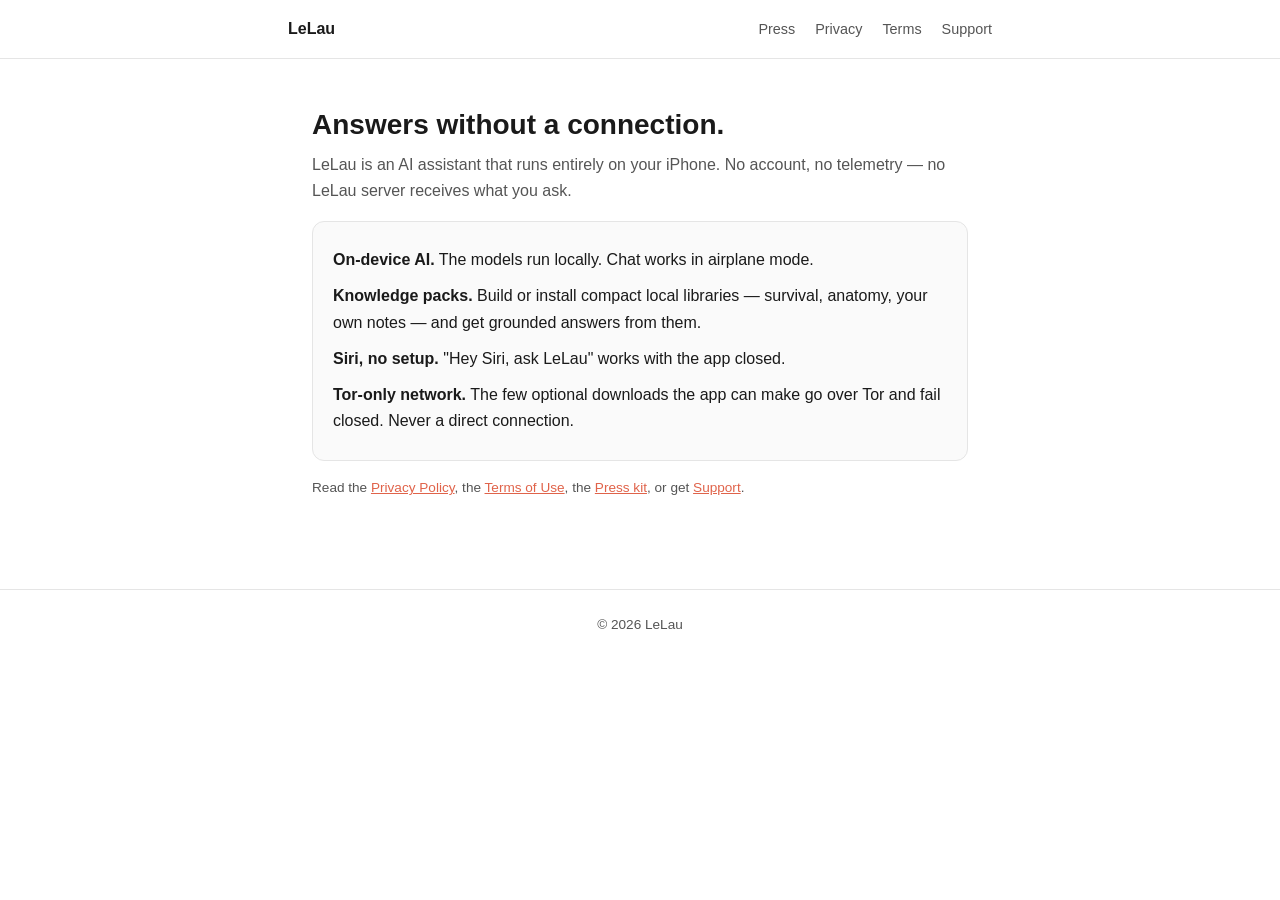
==== index.html @ a8fc63ab "LeLau public pages: privacy, terms, support" ====
<!doctype html>
<html lang="en">
<head>
<meta charset="utf-8">
<meta name="viewport" content="width=device-width, initial-scale=1">
<title>LeLau — private on-device AI for iPhone</title>
<meta name="description" content="LeLau answers on your iPhone with no connection, no account, and no telemetry. Knowledge packs, Siri, and Tor-only downloads.">
<link rel="stylesheet" href="style.css">
</head>
<body>
<header class="site">
  <nav>
    <a class="brand" href="index.html">LeLau</a>
    <a href="press.html">Press</a>
    <a href="privacy.html">Privacy</a>
    <a href="terms.html">Terms</a>
    <a href="support.html">Support</a>
  </nav>
</header>
<main>
  <h1>Answers without a connection.</h1>
  <p class="muted">LeLau is an AI assistant that runs entirely on your iPhone. No account, no telemetry — no LeLau server receives what you ask.</p>

  <div class="card">
    <p><strong>On-device AI.</strong> The models run locally. Chat works in airplane mode.</p>
    <p><strong>Knowledge packs.</strong> Build or install compact local libraries — survival, anatomy, your own notes — and get grounded answers from them.</p>
    <p><strong>Siri, no setup.</strong> "Hey Siri, ask LeLau" works with the app closed.</p>
    <p><strong>Tor-only network.</strong> The few optional downloads the app can make go over Tor and fail closed. Never a direct connection.</p>
  </div>

  <!-- Email capture. The action is substituted by scripts/publish-site.sh;
       when no newsletter endpoint is configured the whole section is
       removed at publish time, so the page never shows a dead form. -->

  <p class="small muted">Read the <a href="privacy.html">Privacy Policy</a>, the <a href="terms.html">Terms of Use</a>, the <a href="press.html">Press kit</a>, or get <a href="support.html">Support</a>.</p>
</main>
<footer>&copy; 2026 LeLau</footer>
</body>
</html>
---- style.css ----
:root {
  --bg: #ffffff;
  --fg: #1a1a1a;
  --muted: #555555;
  --accent: #e0634a;
  --border: #e5e5e5;
  --card: #fafafa;
}
@media (prefers-color-scheme: dark) {
  :root {
    --bg: #0d0d0d;
    --fg: #f0f0f0;
    --muted: #a0a0a0;
    --accent: #ff7a5c;
    --border: #262626;
    --card: #161616;
  }
}
* { box-sizing: border-box; }
body {
  margin: 0;
  background: var(--bg);
  color: var(--fg);
  font: 16px/1.65 -apple-system, BlinkMacSystemFont, "Segoe UI", Roboto, sans-serif;
  -webkit-font-smoothing: antialiased;
}
main {
  max-width: 44rem;
  margin: 0 auto;
  padding: 3rem 1.5rem 5rem;
}
header.site {
  border-bottom: 1px solid var(--border);
  padding: 1rem 1.5rem;
}
header.site nav {
  max-width: 44rem;
  margin: 0 auto;
  display: flex;
  gap: 1.25rem;
  align-items: baseline;
}
header.site a { color: var(--muted); text-decoration: none; font-size: 0.9rem; }
header.site a:hover { color: var(--fg); }
header.site a.brand { color: var(--fg); font-weight: 600; font-size: 1rem; margin-right: auto; }
h1 { font-size: 1.75rem; line-height: 1.25; margin: 0 0 0.5rem; }
h2 { font-size: 1.1rem; margin: 2.25rem 0 0.5rem; }
p { margin: 0.6rem 0; }
.muted { color: var(--muted); }
.small { font-size: 0.85rem; }
ul { padding-left: 1.25rem; margin: 0.6rem 0; }
li { margin: 0.4rem 0; }
li::marker { color: var(--accent); }
a { color: var(--accent); }
.card {
  background: var(--card);
  border: 1px solid var(--border);
  border-radius: 12px;
  padding: 1rem 1.25rem;
  margin: 1rem 0;
}
footer {
  border-top: 1px solid var(--border);
  padding: 1.5rem;
  text-align: center;
  color: var(--muted);
  font-size: 0.85rem;
}

/* --- press kit --- */
.assets { display: flex; flex-wrap: wrap; gap: 1rem; margin: 1rem 0; }
.asset {
  display: flex; flex-direction: column; align-items: center; gap: 0.5rem;
  width: 8.5rem; padding: 1rem 0.5rem; text-decoration: none; color: var(--muted);
  background: var(--card); border: 1px solid var(--border); border-radius: 12px; font-size: 0.85rem;
}
.asset img { width: 96px; height: 96px; }
.shots { display: grid; grid-template-columns: repeat(auto-fill, minmax(9.5rem, 1fr)); gap: 0.75rem; margin: 1rem 0; }
.shots img { width: 100%; height: auto; border-radius: 10px; border: 1px solid var(--border); display: block; }

/* --- email capture --- */
.subscribe { margin: 2.25rem 0 1rem; padding: 1rem 1.25rem; background: var(--card); border: 1px solid var(--border); border-radius: 12px; }
.subscribe h2 { margin-top: 0; }
.subscribe form { display: flex; flex-wrap: wrap; gap: 0.5rem; margin-top: 0.75rem; }
.subscribe input {
  flex: 1 1 14rem; min-width: 0; padding: 0.6rem 0.8rem; font: inherit;
  color: var(--fg); background: var(--bg); border: 1px solid var(--border); border-radius: 8px;
}
.subscribe button {
  padding: 0.6rem 1.1rem; font: inherit; font-weight: 600; color: #fff;
  background: var(--accent); border: 0; border-radius: 8px; cursor: pointer;
}
.subscribe input:focus-visible, .subscribe button:focus-visible { outline: 2px solid var(--accent); outline-offset: 2px; }
.visually-hidden { position: absolute; width: 1px; height: 1px; overflow: hidden; clip: rect(0 0 0 0); white-space: nowrap; }
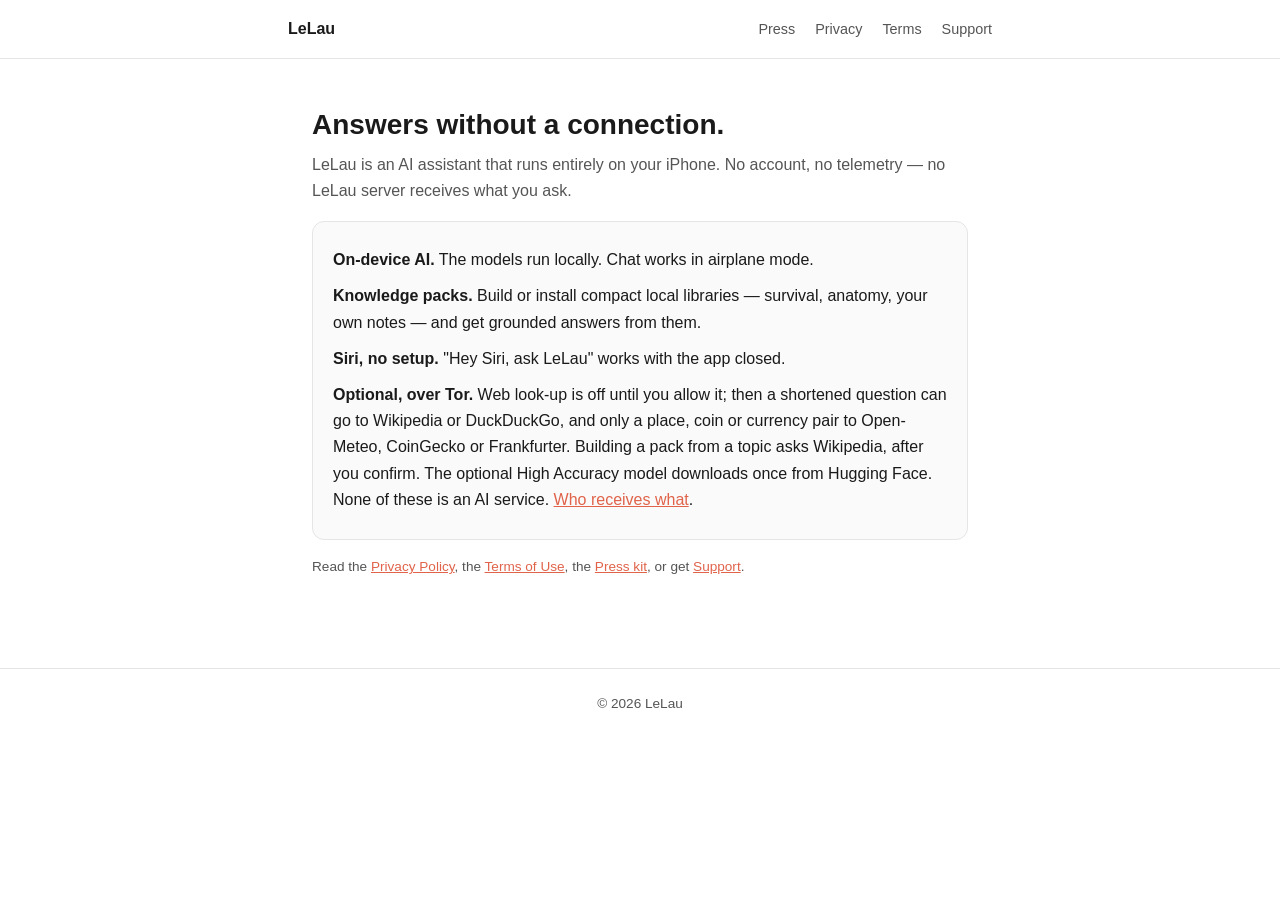
==== commit df7dde75: "LeLau public pages: privacy, terms, support" ====
--- a/index.html
+++ b/index.html
@@ -25,7 +25,7 @@
     <p><strong>On-device AI.</strong> The models run locally. Chat works in airplane mode.</p>
     <p><strong>Knowledge packs.</strong> Build or install compact local libraries — survival, anatomy, your own notes — and get grounded answers from them.</p>
     <p><strong>Siri, no setup.</strong> "Hey Siri, ask LeLau" works with the app closed.</p>
-    <p><strong>Tor-only network.</strong> The few optional downloads the app can make go over Tor and fail closed. Never a direct connection.</p>
+    <p><strong>Optional, over Tor.</strong> Web look-up is off until you allow it; then a shortened question can go to Wikipedia or DuckDuckGo, and only a place, coin or currency pair to Open-Meteo, CoinGecko or Frankfurter. Building a pack from a topic asks Wikipedia, after you confirm. The optional High Accuracy model downloads once from Hugging Face. None of these is an AI service. <a href="privacy.html">Who receives what</a>.</p>
   </div>
 
   <!-- Email capture. The action is substituted by scripts/publish-site.sh;
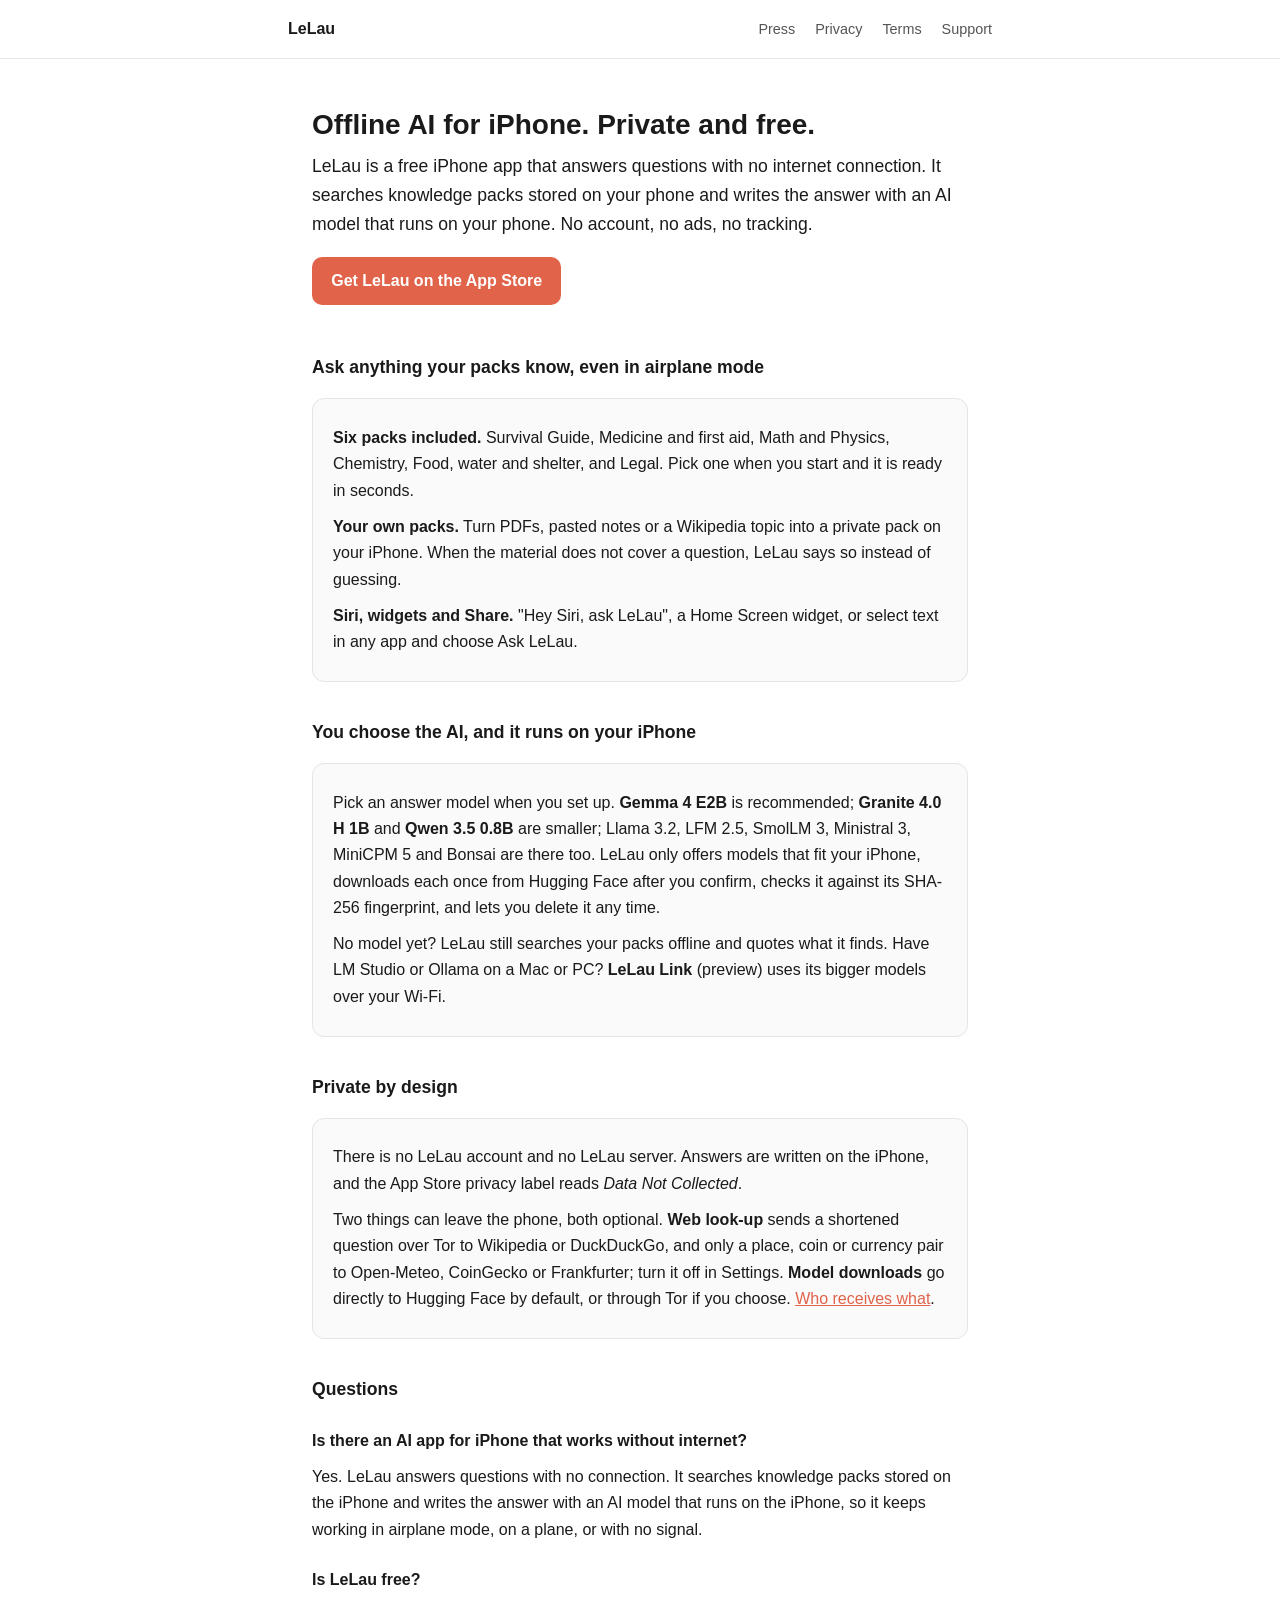
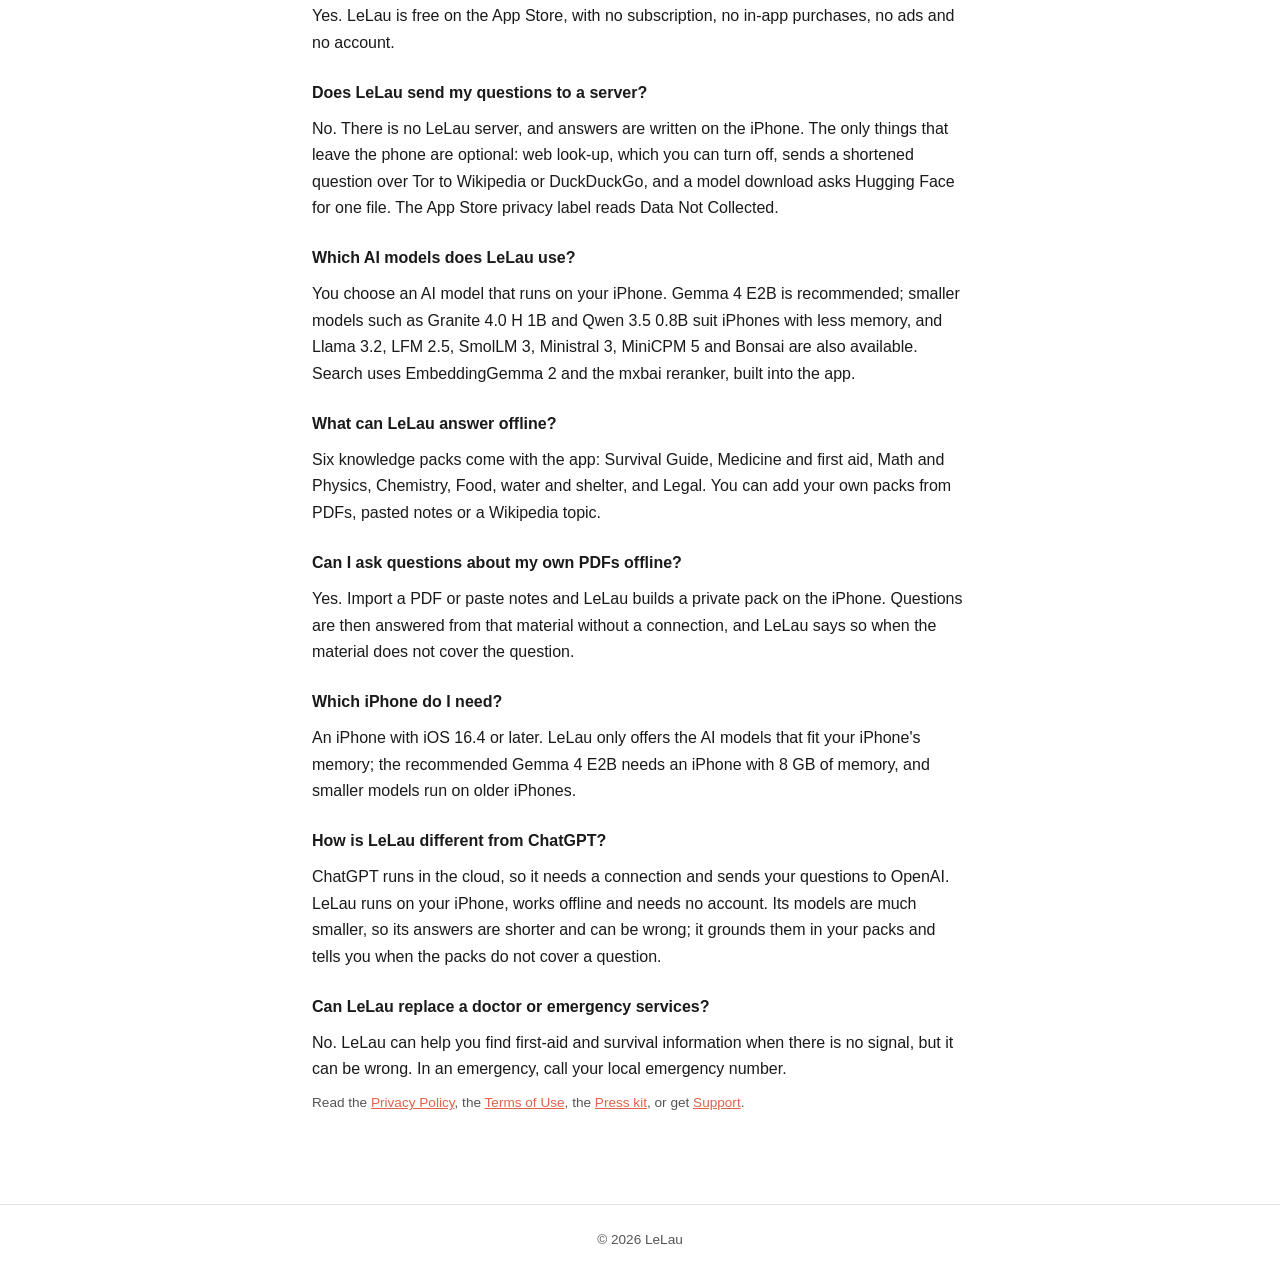
==== commit e2c41fe9: "LeLau public pages: privacy, terms, support" ====
--- a/index.html
+++ b/index.html
@@ -3,9 +3,70 @@
 <head>
 <meta charset="utf-8">
 <meta name="viewport" content="width=device-width, initial-scale=1">
-<title>LeLau — private on-device AI for iPhone</title>
-<meta name="description" content="LeLau answers on your iPhone with no connection, no account, and no telemetry. Knowledge packs, Siri, and Tor-only downloads.">
+<title>LeLau: offline AI for iPhone, private and free</title>
+<meta name="description" content="LeLau is a free iPhone app that answers questions with no internet connection. It searches knowledge packs on your phone and writes answers with an AI model that runs on the phone. No account, no ads, no tracking.">
+<link rel="canonical" href="https://lelau.org/">
+<meta name="apple-itunes-app" content="app-id=6782919899">
+<meta property="og:type" content="website">
+<meta property="og:title" content="LeLau: offline AI for iPhone">
+<meta property="og:description" content="Ask your packs anything, even in airplane mode. A private AI that runs on your iPhone. Free, no account.">
+<meta property="og:url" content="https://lelau.org/">
+<meta property="og:image" content="https://lelau.org/press/lelau-icon-1024.png">
+<meta name="twitter:card" content="summary">
 <link rel="stylesheet" href="style.css">
+<script type="application/ld+json">
+{
+  "@context": "https://schema.org",
+  "@type": "MobileApplication",
+  "name": "LeLau: Private Offline AI",
+  "alternateName": "LeLau",
+  "description": "A free iPhone app that answers questions with no internet connection, from knowledge packs stored on the phone, using an AI model that runs on the phone. No account, no ads, no analytics.",
+  "operatingSystem": "iOS 16.4 or later",
+  "applicationCategory": "UtilitiesApplication",
+  "url": "https://lelau.org/",
+  "downloadUrl": "https://apps.apple.com/app/id6782919899",
+  "installUrl": "https://apps.apple.com/app/id6782919899",
+  "sameAs": ["https://apps.apple.com/app/id6782919899"],
+  "image": "https://lelau.org/press/lelau-icon-1024.png",
+  "offers": { "@type": "Offer", "price": "0", "priceCurrency": "USD" },
+  "author": { "@type": "Person", "name": "Leonardo Calancea" },
+  "featureList": [
+    "Works offline, including airplane mode",
+    "Six knowledge packs included: survival, first aid and medicine, math and physics, chemistry, food and water, legal",
+    "Build private packs from PDFs, notes or a Wikipedia topic",
+    "Choose an on-device AI model such as Gemma 4, Granite 4.0, Qwen 3.5 or Llama 3.2",
+    "No account, no ads, no analytics",
+    "Optional web look-up over Tor",
+    "Siri, widgets and the Share sheet"
+  ]
+}
+</script>
+<script type="application/ld+json">
+{
+  "@context": "https://schema.org",
+  "@type": "FAQPage",
+  "mainEntity": [
+    { "@type": "Question", "name": "Is there an AI app for iPhone that works without internet?",
+      "acceptedAnswer": { "@type": "Answer", "text": "Yes. LeLau answers questions with no connection. It searches knowledge packs stored on the iPhone and writes the answer with an AI model that runs on the iPhone, so it keeps working in airplane mode, on a plane, or with no signal." } },
+    { "@type": "Question", "name": "Is LeLau free?",
+      "acceptedAnswer": { "@type": "Answer", "text": "Yes. LeLau is free on the App Store, with no subscription, no in-app purchases, no ads and no account." } },
+    { "@type": "Question", "name": "Does LeLau send my questions to a server?",
+      "acceptedAnswer": { "@type": "Answer", "text": "No. There is no LeLau server, and answers are written on the iPhone. The only things that leave the phone are optional: web look-up, which you can turn off, sends a shortened question over Tor to Wikipedia or DuckDuckGo, and a model download asks Hugging Face for one file. The App Store privacy label reads Data Not Collected." } },
+    { "@type": "Question", "name": "Which AI models does LeLau use?",
+      "acceptedAnswer": { "@type": "Answer", "text": "You choose an AI model that runs on your iPhone. Gemma 4 E2B is recommended; smaller models such as Granite 4.0 H 1B and Qwen 3.5 0.8B suit iPhones with less memory, and Llama 3.2, LFM 2.5, SmolLM 3, Ministral 3, MiniCPM 5 and Bonsai are also available. Search uses EmbeddingGemma 2 and the mxbai reranker, built into the app." } },
+    { "@type": "Question", "name": "What can LeLau answer offline?",
+      "acceptedAnswer": { "@type": "Answer", "text": "Six knowledge packs come with the app: Survival Guide, Medicine and first aid, Math and Physics, Chemistry, Food, water and shelter, and Legal. You can add your own packs from PDFs, pasted notes or a Wikipedia topic." } },
+    { "@type": "Question", "name": "Can I ask questions about my own PDFs offline?",
+      "acceptedAnswer": { "@type": "Answer", "text": "Yes. Import a PDF or paste notes and LeLau builds a private pack on the iPhone. Questions are then answered from that material without a connection, and LeLau says so when the material does not cover the question." } },
+    { "@type": "Question", "name": "Which iPhone do I need?",
+      "acceptedAnswer": { "@type": "Answer", "text": "An iPhone with iOS 16.4 or later. LeLau only offers the AI models that fit your iPhone's memory; the recommended Gemma 4 E2B needs an iPhone with 8 GB of memory, and smaller models run on older iPhones." } },
+    { "@type": "Question", "name": "How is LeLau different from ChatGPT?",
+      "acceptedAnswer": { "@type": "Answer", "text": "ChatGPT runs in the cloud, so it needs a connection and sends your questions to OpenAI. LeLau runs on your iPhone, works offline and needs no account. Its models are much smaller, so its answers are shorter and can be wrong; it grounds them in your packs and tells you when the packs do not cover a question." } },
+    { "@type": "Question", "name": "Can LeLau replace a doctor or emergency services?",
+      "acceptedAnswer": { "@type": "Answer", "text": "No. LeLau can help you find first-aid and survival information when there is no signal, but it can be wrong. In an emergency, call your local emergency number." } }
+  ]
+}
+</script>
 </head>
 <body>
 <header class="site">
@@ -18,14 +79,49 @@
   </nav>
 </header>
 <main>
-  <h1>Answers without a connection.</h1>
-  <p class="muted">LeLau is an AI assistant that runs entirely on your iPhone. No account, no telemetry — no LeLau server receives what you ask.</p>
+  <h1>Offline AI for iPhone. Private and free.</h1>
+  <p class="lead">LeLau is a free iPhone app that answers questions with no internet connection. It searches knowledge packs stored on your phone and writes the answer with an AI model that runs on your phone. No account, no ads, no tracking.</p>
+  <p><a class="button" href="https://apps.apple.com/app/id6782919899">Get LeLau on the App Store</a></p>
 
+  <h2>Ask anything your packs know, even in airplane mode</h2>
   <div class="card">
-    <p><strong>On-device AI.</strong> The models run locally. Chat works in airplane mode.</p>
-    <p><strong>Knowledge packs.</strong> Build or install compact local libraries — survival, anatomy, your own notes — and get grounded answers from them.</p>
-    <p><strong>Siri, no setup.</strong> "Hey Siri, ask LeLau" works with the app closed.</p>
-    <p><strong>Optional, over Tor.</strong> Web look-up is off until you allow it; then a shortened question can go to Wikipedia or DuckDuckGo, and only a place, coin or currency pair to Open-Meteo, CoinGecko or Frankfurter. Building a pack from a topic asks Wikipedia, after you confirm. The optional High Accuracy model downloads once from Hugging Face. None of these is an AI service. <a href="privacy.html">Who receives what</a>.</p>
+    <p><strong>Six packs included.</strong> Survival Guide, Medicine and first aid, Math and Physics, Chemistry, Food, water and shelter, and Legal. Pick one when you start and it is ready in seconds.</p>
+    <p><strong>Your own packs.</strong> Turn PDFs, pasted notes or a Wikipedia topic into a private pack on your iPhone. When the material does not cover a question, LeLau says so instead of guessing.</p>
+    <p><strong>Siri, widgets and Share.</strong> "Hey Siri, ask LeLau", a Home Screen widget, or select text in any app and choose Ask LeLau.</p>
+  </div>
+
+  <h2>You choose the AI, and it runs on your iPhone</h2>
+  <div class="card">
+    <p>Pick an answer model when you set up. <strong>Gemma 4 E2B</strong> is recommended; <strong>Granite 4.0 H 1B</strong> and <strong>Qwen 3.5 0.8B</strong> are smaller; Llama 3.2, LFM 2.5, SmolLM 3, Ministral 3, MiniCPM 5 and Bonsai are there too. LeLau only offers models that fit your iPhone, downloads each once from Hugging Face after you confirm, checks it against its SHA-256 fingerprint, and lets you delete it any time.</p>
+    <p>No model yet? LeLau still searches your packs offline and quotes what it finds. Have LM Studio or Ollama on a Mac or PC? <strong>LeLau Link</strong> (preview) uses its bigger models over your Wi-Fi.</p>
+  </div>
+
+  <h2>Private by design</h2>
+  <div class="card">
+    <p>There is no LeLau account and no LeLau server. Answers are written on the iPhone, and the App Store privacy label reads <em>Data Not Collected</em>.</p>
+    <p>Two things can leave the phone, both optional. <strong>Web look-up</strong> sends a shortened question over Tor to Wikipedia or DuckDuckGo, and only a place, coin or currency pair to Open-Meteo, CoinGecko or Frankfurter; turn it off in Settings. <strong>Model downloads</strong> go directly to Hugging Face by default, or through Tor if you choose. <a href="privacy.html">Who receives what</a>.</p>
+  </div>
+
+  <h2>Questions</h2>
+  <div class="faq">
+    <h3>Is there an AI app for iPhone that works without internet?</h3>
+    <p>Yes. LeLau answers questions with no connection. It searches knowledge packs stored on the iPhone and writes the answer with an AI model that runs on the iPhone, so it keeps working in airplane mode, on a plane, or with no signal.</p>
+    <h3>Is LeLau free?</h3>
+    <p>Yes. LeLau is free on the App Store, with no subscription, no in-app purchases, no ads and no account.</p>
+    <h3>Does LeLau send my questions to a server?</h3>
+    <p>No. There is no LeLau server, and answers are written on the iPhone. The only things that leave the phone are optional: web look-up, which you can turn off, sends a shortened question over Tor to Wikipedia or DuckDuckGo, and a model download asks Hugging Face for one file. The App Store privacy label reads Data Not Collected.</p>
+    <h3>Which AI models does LeLau use?</h3>
+    <p>You choose an AI model that runs on your iPhone. Gemma 4 E2B is recommended; smaller models such as Granite 4.0 H 1B and Qwen 3.5 0.8B suit iPhones with less memory, and Llama 3.2, LFM 2.5, SmolLM 3, Ministral 3, MiniCPM 5 and Bonsai are also available. Search uses EmbeddingGemma 2 and the mxbai reranker, built into the app.</p>
+    <h3>What can LeLau answer offline?</h3>
+    <p>Six knowledge packs come with the app: Survival Guide, Medicine and first aid, Math and Physics, Chemistry, Food, water and shelter, and Legal. You can add your own packs from PDFs, pasted notes or a Wikipedia topic.</p>
+    <h3>Can I ask questions about my own PDFs offline?</h3>
+    <p>Yes. Import a PDF or paste notes and LeLau builds a private pack on the iPhone. Questions are then answered from that material without a connection, and LeLau says so when the material does not cover the question.</p>
+    <h3>Which iPhone do I need?</h3>
+    <p>An iPhone with iOS 16.4 or later. LeLau only offers the AI models that fit your iPhone's memory; the recommended Gemma 4 E2B needs an iPhone with 8 GB of memory, and smaller models run on older iPhones.</p>
+    <h3>How is LeLau different from ChatGPT?</h3>
+    <p>ChatGPT runs in the cloud, so it needs a connection and sends your questions to OpenAI. LeLau runs on your iPhone, works offline and needs no account. Its models are much smaller, so its answers are shorter and can be wrong; it grounds them in your packs and tells you when the packs do not cover a question.</p>
+    <h3>Can LeLau replace a doctor or emergency services?</h3>
+    <p>No. LeLau can help you find first-aid and survival information when there is no signal, but it can be wrong. In an emergency, call your local emergency number.</p>
   </div>
 
   <!-- Email capture. The action is substituted by scripts/publish-site.sh;
--- a/style.css
+++ b/style.css
@@ -92,3 +92,12 @@
 }
 .subscribe input:focus-visible, .subscribe button:focus-visible { outline: 2px solid var(--accent); outline-offset: 2px; }
 .visually-hidden { position: absolute; width: 1px; height: 1px; overflow: hidden; clip: rect(0 0 0 0); white-space: nowrap; }
+
+/* --- home --- */
+.lead { font-size: 1.1rem; color: var(--fg); }
+.button {
+  display: inline-block; margin: 0.5rem 0 0.75rem; padding: 0.7rem 1.2rem;
+  font-weight: 600; color: #fff; background: var(--accent); border-radius: 10px; text-decoration: none;
+}
+.button:focus-visible { outline: 2px solid var(--accent); outline-offset: 2px; }
+.faq h3 { font-size: 1rem; margin: 1.5rem 0 0.25rem; }
